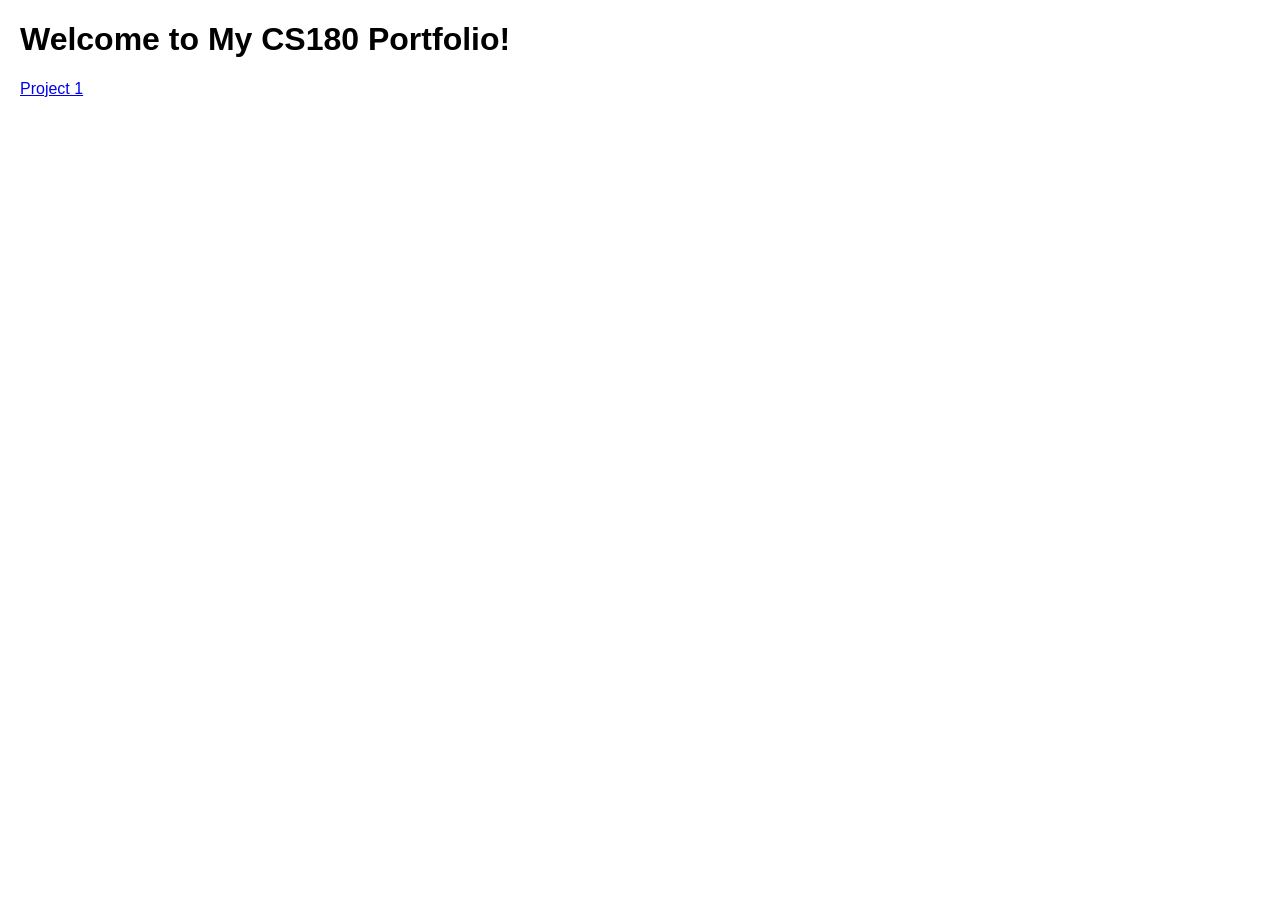
==== index.html @ f97b474d "Add initial index.html" ====
<!DOCTYPE html>
<html>
<head>
    <title>My Portfolio</title>
    <style>
        body {
            font-family: Arial, sans-serif;
            margin: 20px;
        }
    </style>
</head>
<body>
    <h1>Welcome to My CS180 Portfolio!</h1>
    <a href="./1/index.html">Project 1</a>
</body>
</html>
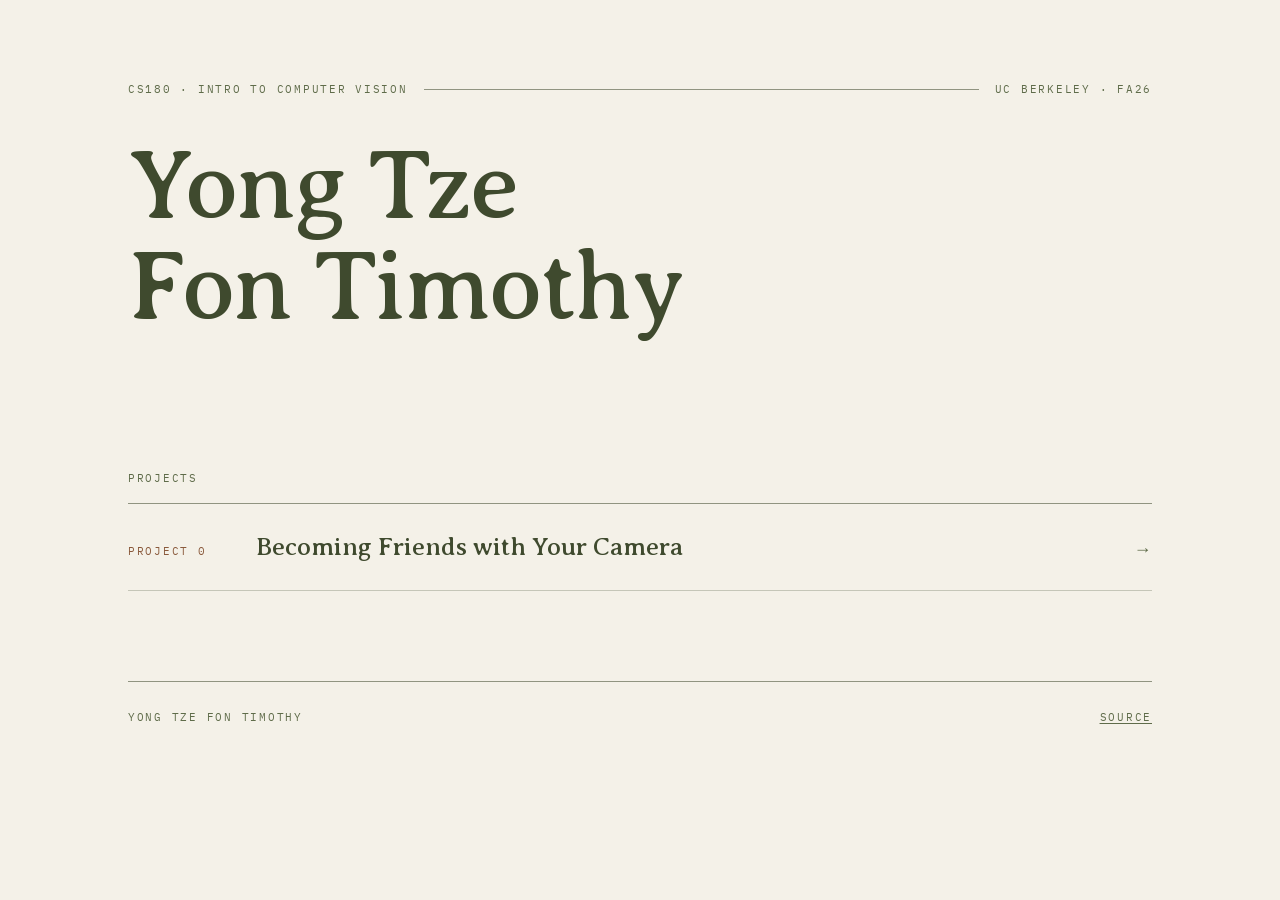
==== commit 96336a3b: "Build CS180 Project 0 site A field notes ledger theme, olive ink on warm paper, set in Averia Serif " ====
--- a/index.html
+++ b/index.html
@@ -1,16 +1,55 @@
 <!DOCTYPE html>
-<html>
+<html lang="en">
 <head>
-    <title>My Portfolio</title>
-    <style>
-        body {
-            font-family: Arial, sans-serif;
-            margin: 20px;
-        }
-    </style>
+<meta charset="utf-8">
+<meta name="viewport" content="width=device-width, initial-scale=1">
+<title>Yong Tze Fon Timothy &middot; CS180</title>
+<meta name="description" content="Project work for CS180: Intro to Computer Vision and Computational Photography, UC Berkeley, Fall 2026.">
+<meta name="author" content="Yong Tze Fon Timothy">
+
+<link rel="icon" href="data:image/svg+xml,<svg xmlns='http://www.w3.org/2000/svg' viewBox='0 0 32 32'><rect width='32' height='32' fill='%23F4F1E8'/><circle cx='16' cy='16' r='8' fill='none' stroke='%233F4A2E' stroke-width='1.8'/><circle cx='16' cy='16' r='2.6' fill='%233F4A2E'/><path d='M16 8v3M16 21v3M8 16h3M21 16h3' stroke='%238A5A3C' stroke-width='1.6'/></svg>">
+
+<link rel="preconnect" href="https://fonts.googleapis.com">
+<link rel="preconnect" href="https://fonts.gstatic.com" crossorigin>
+<link rel="stylesheet" href="https://fonts.googleapis.com/css2?family=Averia+Serif+Libre:ital,wght@0,300;0,400;0,700;1,300;1,400&family=IBM+Plex+Mono:wght@400;500&display=swap">
+<link rel="stylesheet" href="./styles.css">
 </head>
+
 <body>
-    <h1>Welcome to My CS180 Portfolio!</h1>
-    <a href="./1/index.html">Project 1</a>
+<a class="skip" href="#main">Skip to content</a>
+
+<div class="sheet">
+
+  <header class="masthead">
+    <p class="masthead__meta">
+      <span>CS180 &middot; Intro to Computer Vision</span>
+      <span class="hairline" aria-hidden="true"></span>
+      <span>UC Berkeley &middot; FA26</span>
+    </p>
+
+    <h1 class="masthead__title">Yong Tze<br>Fon Timothy</h1>
+  </header>
+
+  <main id="main">
+    <h2 class="eyebrow section-label">Projects</h2>
+
+    <!-- One list item per project. Copy the block below for proj1 onward. -->
+    <ol class="projects">
+      <li>
+        <a href="./0/">
+          <span class="projects__num">Project 0</span>
+          <span class="projects__name">Becoming Friends with Your Camera</span>
+          <span class="projects__arrow" aria-hidden="true">&rarr;</span>
+        </a>
+      </li>
+    </ol>
+  </main>
+
+  <footer class="colophon">
+    <span>Yong Tze Fon Timothy</span>
+    <span><a href="https://github.com/azhicles/azhicles.github.io">Source</a></span>
+  </footer>
+
+</div>
 </body>
 </html>
--- a/styles.css
+++ b/styles.css
@@ -0,0 +1,782 @@
+/* ==========================================================================
+   Field notes ledger
+   Shared stylesheet for azhicles.github.io. Every page uses this one file.
+
+   Structure:
+     1.  Tokens
+     2.  Reset and base type
+     3.  Page shell: sheet, masthead, footer
+     4.  Section layout: the ruled margin rail
+     5.  Plates: photo wells, captions, pairs, filmstrip
+     6.  Sequence viewer: stage and thumbnail rail
+     7.  Notes and specs (the "fill in" markers)
+     8.  Comparison slider
+     9.  Lightbox
+     10. Section nav
+     11. Project index (root page)
+     12. Print
+
+   To restyle a future project, override the tokens in section 1. The
+   component rules below read from them and should not need editing.
+   ========================================================================== */
+
+/* 1. Tokens ============================================================== */
+
+:root {
+  /* Ink and paper */
+  --paper:       #F4F1E8;
+  --paper-sunk:  #EBE6D8;
+  --ink:         #2A2E22;
+  --olive:       #3F4A2E;
+  --olive-soft:  #5F6C4A;
+  --accent:      #8A5A3C;
+  --rule:        rgba(63, 74, 46, .26);
+  --rule-strong: rgba(63, 74, 46, .55);
+
+  /* Type */
+  --font-display: "Averia Serif Libre", Georgia, "Times New Roman", serif;
+  --font-mono:    "IBM Plex Mono", ui-monospace, "SF Mono", Menlo, monospace;
+
+  /* Measure and rhythm */
+  --sheet:   72rem;
+  --measure: 62ch;
+  --rail:    6rem;
+  --gutter:  clamp(1rem, 2.5vw, 2.25rem);
+
+  /* Default photo well shape, overridden per part. Matches the camera's
+     native 3:2 so object-fit: cover crops nothing. */
+  --ratio: 3 / 2;
+}
+
+/* 2. Reset and base type ================================================= */
+
+*, *::before, *::after { box-sizing: border-box; }
+
+html {
+  -webkit-text-size-adjust: 100%;
+  scroll-behavior: smooth;
+  scroll-padding-top: 2rem;
+}
+
+@media (prefers-reduced-motion: reduce) {
+  html { scroll-behavior: auto; }
+  *, *::before, *::after { animation-duration: .001ms !important; transition-duration: .001ms !important; }
+}
+
+body {
+  margin: 0;
+  background: var(--paper);
+  color: var(--ink);
+  font-family: var(--font-display);
+  font-size: clamp(1rem, .95rem + .25vw, 1.12rem);
+  line-height: 1.66;
+  font-feature-settings: "kern" 1;
+  text-rendering: optimizeLegibility;
+}
+
+p { margin: 0 0 1.1em; max-width: var(--measure); }
+p:last-child { margin-bottom: 0; }
+
+a {
+  color: var(--accent);
+  text-decoration-thickness: 1px;
+  text-underline-offset: .18em;
+}
+a:hover { color: var(--olive); }
+
+img { max-width: 100%; }
+
+button { font: inherit; }
+
+:focus-visible {
+  outline: 2px solid var(--accent);
+  outline-offset: 3px;
+}
+
+.skip {
+  position: absolute;
+  left: -9999px;
+  top: 0;
+  background: var(--olive);
+  color: var(--paper);
+  padding: .6rem 1rem;
+  font-family: var(--font-mono);
+  font-size: .75rem;
+  z-index: 200;
+}
+.skip:focus { left: 0; }
+
+/* Shared small label treatment: mono, tracked out, upper case. */
+.eyebrow,
+.fig-label,
+.plate__label,
+.spec,
+.dateline,
+.tocnav,
+.masthead__meta,
+.projects__num,
+.section-label,
+.stage__bar,
+.colophon {
+  font-family: var(--font-mono);
+  font-size: .68rem;
+  letter-spacing: .16em;
+  text-transform: uppercase;
+  font-weight: 400;
+}
+
+/* 3. Page shell ========================================================== */
+
+.sheet {
+  max-width: var(--sheet);
+  margin-inline: auto;
+  padding-inline: clamp(1.25rem, 5vw, 4rem);
+  padding-block: clamp(1.5rem, 4vw, 3rem) 0;
+}
+
+.masthead {
+  padding-block: clamp(1rem, 3vw, 2rem) clamp(2rem, 5vw, 3.5rem);
+}
+
+.masthead__meta {
+  display: flex;
+  align-items: center;
+  gap: 1rem;
+  margin: 0;
+  max-width: none;
+  color: var(--olive-soft);
+}
+.masthead__meta .hairline {
+  flex: 1;
+  height: 1px;
+  background: var(--rule-strong);
+}
+.masthead__meta a { color: var(--olive-soft); text-decoration: none; }
+.masthead__meta a:hover { color: var(--accent); text-decoration: underline; }
+
+/* The ruled meta line collapses to a simple two up on narrow screens. */
+@media (max-width: 560px) {
+  .masthead__meta {
+    flex-wrap: wrap;
+    justify-content: space-between;
+    gap: .4rem 1rem;
+  }
+  .masthead__meta .hairline { display: none; }
+}
+
+.masthead__title {
+  font-weight: 400;
+  font-size: clamp(2.75rem, 1.5rem + 5.8vw, 6.75rem);
+  line-height: 1.02;
+  letter-spacing: -.02em;
+  color: var(--olive);
+  margin: .38em 0 .3em;
+  max-width: 18ch;
+}
+
+/* The author line on a project page, sized to read as a byline rather
+   than as metadata. */
+.byline {
+  font-size: clamp(1.15rem, 1rem + .7vw, 1.6rem);
+  line-height: 1.3;
+  color: var(--olive);
+  margin: 0 0 .7rem;
+  max-width: none;
+}
+
+.dateline {
+  color: var(--olive-soft);
+  line-height: 1.8;
+  max-width: none;
+  margin: 0;
+}
+.dateline + .dateline { margin-top: .5rem; }
+
+.colophon {
+  border-top: 1px solid var(--rule-strong);
+  margin-top: clamp(3rem, 7vw, 6rem);
+  padding-block: 1.6rem clamp(2rem, 5vw, 4rem);
+  color: var(--olive-soft);
+  display: flex;
+  flex-wrap: wrap;
+  gap: .5rem 2rem;
+  justify-content: space-between;
+  line-height: 1.9;
+}
+.colophon a { color: var(--olive-soft); }
+
+/* 4. Section layout ====================================================== */
+
+/* One column, so figures can be centred on the page. --head-space is
+   used twice, above and below the header, which is what puts the title
+   optically midway between the section rule and the first figure rule. */
+.part {
+  --head-space: clamp(2.25rem, 5vw, 4rem);
+  border-top: 1px solid var(--rule-strong);
+  padding-block: var(--head-space) clamp(2.5rem, 6vw, 5rem);
+}
+
+.part__head {
+  display: flex;
+  flex-direction: column;
+  align-items: center;
+  justify-content: center;
+  text-align: center;
+  gap: .65rem;
+  margin-bottom: var(--head-space);
+}
+
+.eyebrow {
+  color: var(--accent);
+  margin: 0;
+  max-width: none;
+}
+
+.part__title {
+  font-weight: 400;
+  font-size: clamp(1.5rem, 1.15rem + 1.4vw, 2.15rem);
+  line-height: 1.2;
+  color: var(--olive);
+  margin: 0;
+  max-width: 34ch;
+}
+
+/* A one line description of what the part actually shows, set as a
+   mounted card. Sunken stock and a hairline border are the same treatment
+   the photo wells get, so it reads as part of the same system rather than
+   as a floating UI box: no rounded corners, no shadow. */
+.part__desc {
+  max-width: 42rem;
+  margin: 1.9rem auto 0;
+  padding: 1.15rem clamp(1.25rem, 3vw, 2rem);
+  background: var(--paper-sunk);
+  border: 1px solid var(--rule);
+  text-align: center;
+  text-wrap: balance;
+  color: var(--olive);
+  font-style: italic;
+  line-height: 1.55;
+}
+
+/* A ruled label above each figure block, running the full page width. */
+.fig-label {
+  display: flex;
+  align-items: center;
+  gap: 1rem;
+  color: var(--olive-soft);
+  margin: 0 0 1rem;
+  max-width: none;
+}
+.fig-label::after {
+  content: "";
+  flex: 1;
+  height: 1px;
+  background: var(--rule);
+}
+
+/* Figures sit centred, capped so a tall portrait frame does not run past
+   one screen. */
+.sequence,
+.gif-plate,
+.compare,
+.camera-line {
+  margin-inline: auto;
+}
+.sequence { max-width: 60rem; }
+.gif-plate { max-width: 46rem; }
+.gif-plate.ratio-portrait { max-width: 27rem; }
+
+.camera-line {
+  text-align: center;
+  color: var(--olive-soft);
+  margin-top: .9rem;
+  max-width: none;
+}
+
+@media (max-width: 620px) {
+  .part__head { gap: .45rem; }
+}
+
+/* 5. Plates ============================================================== */
+
+.plate { margin: 0; }
+
+.plate__well {
+  position: relative;
+  aspect-ratio: var(--ratio);
+  background: var(--paper-sunk);
+  border: 1px solid var(--rule);
+  overflow: hidden;
+}
+
+.plate__well img {
+  position: absolute;
+  inset: 0;
+  width: 100%;
+  height: 100%;
+  object-fit: cover;
+  display: block;
+}
+.plate__well img[hidden] { display: none; }
+
+/* Placeholder shown until the real photo lands. Removed from the DOM on
+   a successful load, so it can never be read out from under an image. */
+.plate__ph {
+  position: absolute;
+  inset: 0;
+  display: grid;
+  place-content: center;
+  gap: .45rem;
+  padding: 1rem;
+  text-align: center;
+  font-family: var(--font-mono);
+  font-size: .66rem;
+  letter-spacing: .1em;
+  line-height: 1.7;
+  color: var(--olive-soft);
+  background-image: repeating-linear-gradient(45deg, transparent 0 7px, rgba(63, 74, 46, .055) 7px 8px);
+}
+.plate__ph b {
+  display: block;
+  font-weight: 500;
+  color: var(--olive);
+  text-transform: uppercase;
+}
+
+.is-zoomable .plate__well { cursor: zoom-in; }
+
+.plate figcaption {
+  display: flex;
+  flex-wrap: wrap;
+  gap: .3rem 1rem;
+  justify-content: space-between;
+  padding-top: .6rem;
+}
+
+.plate__label { color: var(--olive); margin: 0; }
+.spec { color: var(--olive-soft); margin: 0; }
+
+/* Straight off the camera: the X-T30 III shoots 3:2, and parts 1 and 3
+   were shot vertically, so they display 2:3. */
+.ratio-portrait  { --ratio: 2 / 3; }
+.ratio-landscape { --ratio: 3 / 2; }
+
+/* Contact sheet. On screen inside a sequence this becomes a thumbnail
+   rail; in print it always expands to show every frame. */
+.filmstrip {
+  display: grid;
+  grid-template-columns: repeat(auto-fill, minmax(8.5rem, 1fr));
+  gap: .9rem;
+  margin: 0;
+  padding: 0;
+  list-style: none;
+}
+.filmstrip .plate figcaption { justify-content: center; }
+.filmstrip .spec { letter-spacing: .2em; }
+
+.gif-plate { margin-block: 0 1.75rem; margin-inline: auto; }
+
+/* 6. Sequence viewer ===================================================== */
+
+/* Built by scripts.js from the frames already in the filmstrip, so a
+   browser with JavaScript off still gets the full contact sheet, and so
+   does the printer. */
+.sequence { margin: 0 auto 1.75rem; }
+
+.stage {
+  margin: 0 auto 1rem;
+  max-width: 46rem;
+}
+.ratio-portrait .stage { max-width: 27rem; }
+
+.stage__well {
+  position: relative;
+  aspect-ratio: var(--ratio);
+  background: var(--paper-sunk);
+  border: 1px solid var(--rule);
+  overflow: hidden;
+  cursor: zoom-in;
+}
+.stage__well img {
+  position: absolute;
+  inset: 0;
+  width: 100%;
+  height: 100%;
+  object-fit: cover;
+  display: block;
+}
+
+.stage__bar {
+  display: flex;
+  align-items: center;
+  gap: .75rem;
+  padding-top: .7rem;
+}
+
+.stage__meta {
+  flex: 1;
+  display: flex;
+  flex-wrap: wrap;
+  justify-content: space-between;
+  gap: .3rem 1rem;
+  margin: 0;
+  max-width: none;
+}
+.stage__label { color: var(--olive); }
+.stage__count { color: var(--olive-soft); }
+
+.stage__nav {
+  background: none;
+  border: 1px solid var(--rule-strong);
+  color: var(--olive);
+  font-family: var(--font-mono);
+  font-size: .72rem;
+  line-height: 1;
+  padding: .55rem .7rem;
+  cursor: pointer;
+  transition: border-color .2s ease, background-color .2s ease;
+}
+.stage__nav:hover {
+  border-color: var(--olive);
+  background: rgba(63, 74, 46, .07);
+}
+
+/* Thumbnail rail mode, only once a stage exists above it. */
+.has-stage .filmstrip {
+  display: flex;
+  flex-wrap: wrap;
+  justify-content: center;
+  gap: .5rem;
+}
+.has-stage .filmstrip > li { flex: 0 0 4.25rem; }
+/* A two frame part gets room for its descriptive labels. */
+.has-stage .filmstrip.cols-2 > li { flex: 0 0 14rem; }
+.has-stage .filmstrip .spec { display: none; }
+.has-stage .filmstrip figcaption { padding-top: .35rem; }
+.has-stage .filmstrip .plate__well {
+  cursor: pointer;
+  opacity: .5;
+  transition: opacity .2s ease;
+}
+.has-stage .filmstrip .plate__well:hover { opacity: .8; }
+.has-stage .filmstrip .plate.is-current .plate__well {
+  opacity: 1;
+  border-color: var(--accent);
+}
+.has-stage .filmstrip .plate.is-current .plate__label { color: var(--accent); }
+
+/* 7. Specs =============================================================== */
+
+
+/* 8. Comparison slider =================================================== */
+
+/* A wipe, for the one part that is a true two photo comparison. Sits below
+   the contact sheet, never instead of it. Removed entirely if either photo
+   is missing, and hidden in print. */
+.compare {
+  margin: 0 auto .5rem;
+  max-width: min(100%, 34rem);
+}
+.compare.ratio-portrait { max-width: min(100%, 23rem); }
+
+.compare__legend {
+  display: flex;
+  justify-content: space-between;
+  gap: 1rem;
+  padding-bottom: .55rem;
+}
+.compare__legend span {
+  font-family: var(--font-mono);
+  font-size: .66rem;
+  letter-spacing: .16em;
+  text-transform: uppercase;
+  color: var(--olive-soft);
+}
+.compare__hint { color: var(--accent); }
+
+.compare__viewport {
+  position: relative;
+  aspect-ratio: var(--ratio);
+  overflow: hidden;
+  border: 1px solid var(--rule);
+  background: var(--paper-sunk);
+  touch-action: none;
+  cursor: ew-resize;
+}
+.compare__viewport img {
+  position: absolute;
+  inset: 0;
+  width: 100%;
+  height: 100%;
+  object-fit: cover;
+  display: block;
+  user-select: none;
+  -webkit-user-drag: none;
+}
+.compare__top {
+  position: absolute;
+  inset: 0;
+  clip-path: inset(0 calc(100% - var(--pos, 50%)) 0 0);
+}
+
+.compare__handle {
+  position: absolute;
+  top: 0;
+  bottom: 0;
+  left: var(--pos, 50%);
+  width: 2px;
+  margin-left: -1px;
+  background: var(--paper);
+  box-shadow: 0 0 0 1px var(--rule-strong);
+}
+.compare__handle::after {
+  content: "\25C4 \25BA";
+  position: absolute;
+  top: 50%;
+  left: 50%;
+  transform: translate(-50%, -50%);
+  display: grid;
+  place-content: center;
+  width: 2.5rem;
+  height: 2.5rem;
+  border-radius: 50%;
+  background: var(--paper);
+  border: 1px solid var(--olive);
+  font-family: var(--font-mono);
+  font-size: .58rem;
+  letter-spacing: .04em;
+  color: var(--olive);
+}
+.compare__handle:focus-visible { outline: none; }
+.compare__handle:focus-visible::after {
+  outline: 2px solid var(--accent);
+  outline-offset: 3px;
+}
+
+/* 9. Lightbox ============================================================ */
+
+.lightbox {
+  position: fixed;
+  inset: 0;
+  z-index: 100;
+  display: grid;
+  place-content: center;
+  gap: 1rem;
+  padding: clamp(1rem, 5vw, 3.5rem);
+  background: rgba(26, 30, 21, .94);
+}
+.lightbox[hidden] { display: none; }
+.lightbox img {
+  max-width: min(100%, 78rem);
+  max-height: 78vh;
+  object-fit: contain;
+  box-shadow: 0 0 0 1px rgba(244, 241, 232, .22);
+}
+.lightbox__cap {
+  margin: 0;
+  max-width: none;
+  text-align: center;
+  font-family: var(--font-mono);
+  font-size: .7rem;
+  letter-spacing: .14em;
+  text-transform: uppercase;
+  color: #CFC9B6;
+}
+.lightbox__close {
+  position: absolute;
+  top: clamp(.75rem, 2vw, 1.5rem);
+  right: clamp(.75rem, 2vw, 1.5rem);
+  background: none;
+  border: 1px solid rgba(244, 241, 232, .4);
+  color: #E8E3D4;
+  font-family: var(--font-mono);
+  font-size: .68rem;
+  letter-spacing: .16em;
+  text-transform: uppercase;
+  padding: .5rem .85rem;
+  cursor: pointer;
+}
+.lightbox__close:hover { border-color: #E8E3D4; }
+
+/* 10. Section nav ======================================================== */
+
+.tocnav {
+  position: fixed;
+  right: clamp(.75rem, 2.5vw, 2.25rem);
+  top: 50%;
+  transform: translateY(-50%);
+  z-index: 20;
+  display: grid;
+  gap: .95rem;
+}
+.tocnav a {
+  display: flex;
+  align-items: center;
+  gap: .55rem;
+  color: var(--olive-soft);
+  text-decoration: none;
+}
+.tocnav a::before {
+  content: "";
+  width: .9rem;
+  height: 1px;
+  background: var(--rule-strong);
+  transition: width .25s ease, background-color .25s ease;
+}
+.tocnav a[aria-current="true"] { color: var(--accent); }
+.tocnav a[aria-current="true"]::before {
+  width: 1.9rem;
+  background: var(--accent);
+}
+@media (max-width: 960px) { .tocnav { display: none; } }
+
+/* 11. Project index (root page) ========================================== */
+
+.section-label {
+  color: var(--olive-soft);
+  font-weight: 400;
+  margin: clamp(2rem, 5vw, 3rem) 0 1rem;
+}
+
+.projects {
+  list-style: none;
+  margin: 0;
+  padding: 0;
+  border-top: 1px solid var(--rule-strong);
+}
+.projects li { border-bottom: 1px solid var(--rule); }
+
+.projects a {
+  display: grid;
+  grid-template-columns: var(--rail) minmax(0, 1fr) auto;
+  column-gap: var(--gutter);
+  align-items: baseline;
+  padding: 1.35rem 0;
+  text-decoration: none;
+  color: var(--ink);
+}
+.projects a:hover { background: rgba(63, 74, 46, .05); }
+.projects a:hover .projects__name { color: var(--accent); }
+
+.projects__num { color: var(--accent); }
+.projects__name {
+  font-size: clamp(1.2rem, 1rem + .8vw, 1.6rem);
+  color: var(--olive);
+  transition: color .2s ease;
+}
+.projects__arrow { color: var(--olive-soft); }
+
+@media (max-width: 720px) {
+  .projects a { grid-template-columns: minmax(0, 1fr) auto; }
+  .projects__num { grid-column: 1 / -1; margin-bottom: .3rem; }
+}
+
+/* 12. Print ============================================================== */
+
+@media print {
+  :root {
+    --paper: #FFFFFF;
+    --rail: 5rem;
+    --gutter: 1rem;
+  }
+
+  html, body {
+    background: #FFFFFF;
+    font-size: 10pt;
+    line-height: 1.45;
+  }
+
+  /* Keep the olive rules and plate wells rather than letting the browser
+     strip backgrounds. */
+  * {
+    -webkit-print-color-adjust: exact;
+    print-color-adjust: exact;
+  }
+
+  @page { margin: 14mm; }
+
+  .sheet {
+    max-width: none;
+    /* Absorbs sub pixel rounding so the right hand plate keeps its border. */
+    padding: 0 2mm 0 0;
+  }
+
+  /* Screen only affordances. */
+  .tocnav,
+  .compare,
+  .stage,
+  .lightbox,
+  .skip { display: none !important; }
+
+  a { color: var(--olive); text-decoration: none; }
+
+  /* Reveal destinations for external links only. */
+  main a[href^="http"]::after,
+  .masthead a[href^="http"]::after,
+  .colophon a[href^="http"]::after {
+    content: " (" attr(href) ")";
+    font-family: var(--font-mono);
+    font-size: .8em;
+    letter-spacing: 0;
+    text-transform: none;
+    word-break: break-all;
+  }
+
+  .masthead { padding-block: 0 .9rem; }
+  .masthead__title { font-size: 28pt; margin: .3em 0 .25em; }
+  .byline { font-size: 12pt; margin-bottom: .4rem; }
+
+  .part {
+    padding-block: 1.1rem 1.4rem;
+    break-inside: auto;
+  }
+  .part { --head-space: .9rem; }
+  /* Both: never split the eyebrow from its title, and never leave the
+     pair stranded at the foot of a page. */
+  .part__head { break-inside: avoid; break-after: avoid; }
+  .fig-label { break-after: avoid; margin-bottom: .5rem; }
+
+  /* On paper the contact sheet is the whole figure, so let it use the
+     full page rather than the centred on screen cap. */
+  .sequence { max-width: none; }
+  /* An animation prints as a single static frame, and the contact sheet
+     below already shows every one of them. Keep it small: it is there as
+     evidence the GIF exists, not as the figure itself. */
+  .gif-plate { max-width: 9cm; }
+  .gif-plate.ratio-portrait { max-width: 5.5cm; }
+
+  .plate,
+  .compare__viewport,
+  .part__desc { break-inside: avoid; }
+
+  /* Every frame prints, thumbnail rail or not. */
+  .filmstrip,
+  .has-stage .filmstrip {
+    display: grid;
+    grid-template-columns: repeat(4, minmax(0, 1fr));
+    gap: .8rem;
+  }
+  .has-stage .filmstrip > li { flex: none; }
+  /* Portrait frames are tall, so pack more per row to keep a part on one
+     page. */
+  .ratio-portrait .filmstrip,
+  .has-stage.ratio-portrait .filmstrip {
+    grid-template-columns: repeat(5, minmax(0, 1fr));
+  }
+  .filmstrip.cols-2,
+  .has-stage .filmstrip.cols-2 {
+    grid-template-columns: repeat(2, minmax(0, 1fr));
+    gap: 1rem;
+  }
+  .has-stage .filmstrip .spec { display: inline; }
+  .has-stage .filmstrip .plate__well {
+    opacity: 1 !important;
+    border-color: var(--rule-strong) !important;
+  }
+  .has-stage .filmstrip .plate__label { color: var(--olive) !important; }
+  .has-stage .filmstrip figcaption { justify-content: space-between; }
+
+  .plate__well { border-color: var(--rule-strong); }
+
+  .colophon { break-inside: avoid; padding-bottom: 0; }
+}
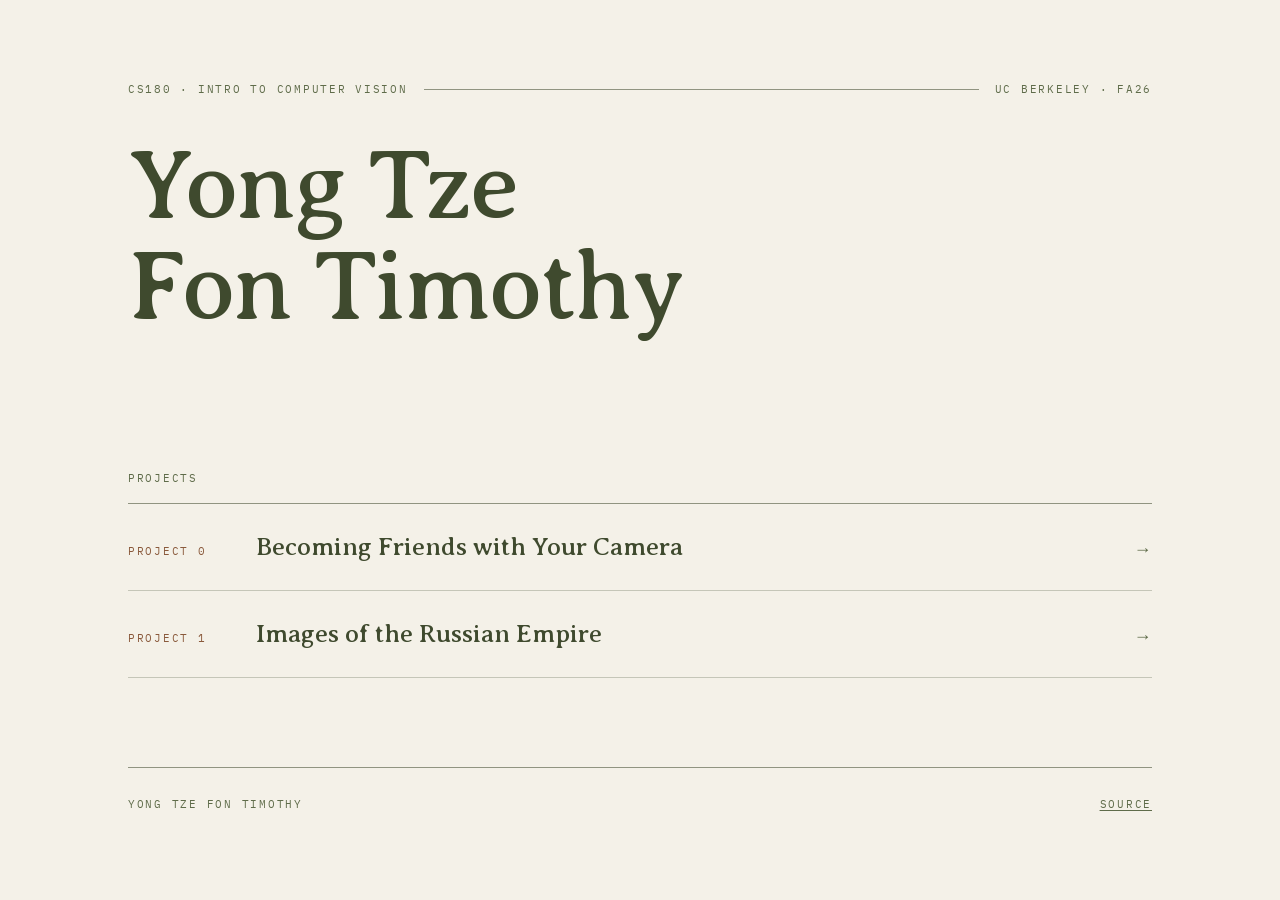
==== commit d5175c2e: "Build CS180 Project 1 site Project page for colourising the Prokudin-Gorskii plates: single-scale an" ====
--- a/index.html
+++ b/index.html
@@ -42,6 +42,13 @@
           <span class="projects__arrow" aria-hidden="true">&rarr;</span>
         </a>
       </li>
+      <li>
+        <a href="./1/">
+          <span class="projects__num">Project 1</span>
+          <span class="projects__name">Images of the Russian Empire</span>
+          <span class="projects__arrow" aria-hidden="true">&rarr;</span>
+        </a>
+      </li>
     </ol>
   </main>
 
--- a/styles.css
+++ b/styles.css
@@ -15,6 +15,7 @@
      10. Section nav
      11. Project index (root page)
      12. Print
+     13. Prose: contents block, running text, ledger tables, field notes
 
    To restyle a future project, override the tokens in section 1. The
    component rules below read from them and should not need editing.
@@ -780,3 +781,206 @@
 
   .colophon { break-inside: avoid; padding-bottom: 0; }
 }
+
+/* 13. Prose ============================================================== */
+
+/* Project 1 onward carry real writing between the figures. The running
+   text sits in a centred column at the reading measure; figures keep
+   using the wider caps from section 4. Everything reads from the tokens. */
+
+.prose {
+  max-width: var(--measure);
+  margin-inline: auto;
+}
+.prose p { max-width: none; }
+
+.prose h3 {
+  font-weight: 400;
+  font-size: clamp(1.2rem, 1.05rem + .5vw, 1.4rem);
+  line-height: 1.3;
+  color: var(--olive);
+  margin: 2.4rem 0 .7rem;
+}
+.prose h3:first-child { margin-top: 0; }
+
+.prose ul,
+.prose ol {
+  margin: 0 0 1.1em;
+  padding-left: 1.4em;
+}
+.prose li { margin-bottom: .35em; }
+.prose li::marker { color: var(--olive-soft); }
+
+.prose strong { font-weight: 700; color: var(--olive); }
+.prose em { font-style: italic; }
+
+/* Numbers, offsets and file names, set in the mono face so they read as
+   data rather than as words. */
+.prose code,
+.ledger .num,
+.num {
+  font-family: var(--font-mono);
+  font-size: .84em;
+  letter-spacing: 0;
+  color: var(--olive);
+  white-space: nowrap;
+}
+
+/* A formula card. LaTeX rendered by KaTeX (loaded per page), mounted on
+   sunken stock like the notes so it reads as part of the same system. */
+.formula {
+  max-width: var(--measure);
+  margin: 1.3rem auto 1.6rem;
+  padding: .9rem 1.3rem;
+  background: var(--paper-sunk);
+  border: 1px solid var(--rule);
+  color: var(--olive);
+  text-align: center;
+  overflow-x: auto;
+}
+.formula .katex-display { margin: .35rem 0; }
+.formula .katex { font-size: 1.08em; }
+
+/* Contents. A ruled block after the introduction, listing every section
+   so the page can be navigated without the fixed side nav (which hides
+   on narrow screens). */
+.contents {
+  max-width: var(--measure);
+  margin: 2.25rem auto 0;
+  padding: 1.25rem 0 .75rem;
+  border-top: 1px solid var(--rule-strong);
+}
+.contents ol {
+  list-style: none;
+  margin: 0;
+  padding: 0;
+  columns: 2;
+  column-gap: var(--gutter);
+}
+.contents li { break-inside: avoid; }
+.contents a {
+  display: grid;
+  grid-template-columns: 2.2rem minmax(0, 1fr);
+  align-items: baseline;
+  gap: .5rem;
+  padding: .4rem 0;
+  border-bottom: 1px solid var(--rule);
+  color: var(--ink);
+  text-decoration: none;
+  line-height: 1.35;
+}
+.contents a:hover { color: var(--accent); }
+.contents__num { color: var(--accent); }
+@media (max-width: 560px) { .contents ol { columns: 1; } }
+
+/* Ledger table: hairline rules only, mono for the numbers, header set
+   like the other small labels. Wrapped in .ledger-wrap so a wide table
+   scrolls sideways on a phone instead of breaking the page. */
+.ledger-wrap {
+  max-width: 60rem;
+  margin: 1.2rem auto 1.9rem;
+  overflow-x: auto;
+}
+.ledger {
+  width: 100%;
+  border-collapse: collapse;
+  font-size: .95rem;
+  line-height: 1.45;
+}
+/* The table's note sits outside .ledger-wrap so it never scrolls with a
+   wide table on a phone. */
+.ledger__note {
+  max-width: 60rem;
+  margin: -1.2rem auto 1.9rem;
+  color: var(--olive-soft);
+  font-size: .9rem;
+  font-style: italic;
+  line-height: 1.5;
+}
+.ledger th {
+  font-family: var(--font-mono);
+  font-size: .66rem;
+  letter-spacing: .14em;
+  text-transform: uppercase;
+  font-weight: 400;
+  color: var(--olive-soft);
+  text-align: left;
+  padding: .45rem .7rem .55rem;
+  border-bottom: 1px solid var(--rule-strong);
+  white-space: nowrap;
+}
+.ledger td {
+  padding: .5rem .7rem;
+  border-bottom: 1px solid var(--rule);
+  vertical-align: top;
+}
+.ledger tr:last-child td { border-bottom: 1px solid var(--rule-strong); }
+.ledger .num,
+.ledger th.num { text-align: right; }
+.ledger .is-wrong { color: var(--accent); }
+
+/* Field note. An aside for a wrong turn or a measurement, mounted like
+   the part description in section 4: sunken stock, hairline border, and
+   an accent rule down the left so it reads as a margin note. */
+.note {
+  max-width: var(--measure);
+  margin: 1.7rem auto;
+  padding: 1rem 1.3rem 1.05rem;
+  background: var(--paper-sunk);
+  border: 1px solid var(--rule);
+  border-left: 3px solid var(--accent);
+}
+.note__label {
+  display: block;
+  font-family: var(--font-mono);
+  font-size: .66rem;
+  letter-spacing: .16em;
+  text-transform: uppercase;
+  color: var(--accent);
+  margin-bottom: .45rem;
+}
+.note p { max-width: none; }
+
+/* Two or three plates side by side, each with its own caption. */
+.pair {
+  display: grid;
+  grid-template-columns: repeat(2, minmax(0, 1fr));
+  gap: 1rem;
+  max-width: 60rem;
+  margin: 0 auto 1.75rem;
+}
+.pair--3 { grid-template-columns: repeat(3, minmax(0, 1fr)); }
+.pair .plate { margin: 0; }
+@media (max-width: 620px) {
+  .pair,
+  .pair--3 { grid-template-columns: 1fr; }
+}
+
+/* The plates on this project are not all the same shape, so a sequence
+   of mixed frames letterboxes on the sunken stock instead of cropping. */
+.fit-contain .plate__well img,
+.fit-contain .stage__well img,
+.fit-contain .compare__viewport img { object-fit: contain; }
+
+/* Square-ish shapes for the scans and the detail crops. */
+.ratio-scan   { --ratio: 1.15 / 1; }
+.ratio-square { --ratio: 1 / 1; }
+.ratio-tall   { --ratio: 5 / 6; }
+.ratio-plate  { --ratio: 390 / 1024; }
+.ratio-wide   { --ratio: 3 / 1; }
+.ratio-strip  { --ratio: 5 / 6; }
+
+/* A modest cap for a single standalone plate, and a wider one for a
+   composite figure. */
+.plate.solo { max-width: 46rem; margin-inline: auto; margin-bottom: 1.75rem; }
+.plate.solo--narrow { max-width: 27rem; }
+.plate.solo--thin { max-width: 11rem; }
+.plate.solo--wide { max-width: 60rem; }
+
+@media print {
+  .note,
+  .ledger-wrap,
+  .pair .plate { break-inside: avoid; }
+  .contents ol { columns: 2; }
+  .prose h3 { break-after: avoid; }
+}
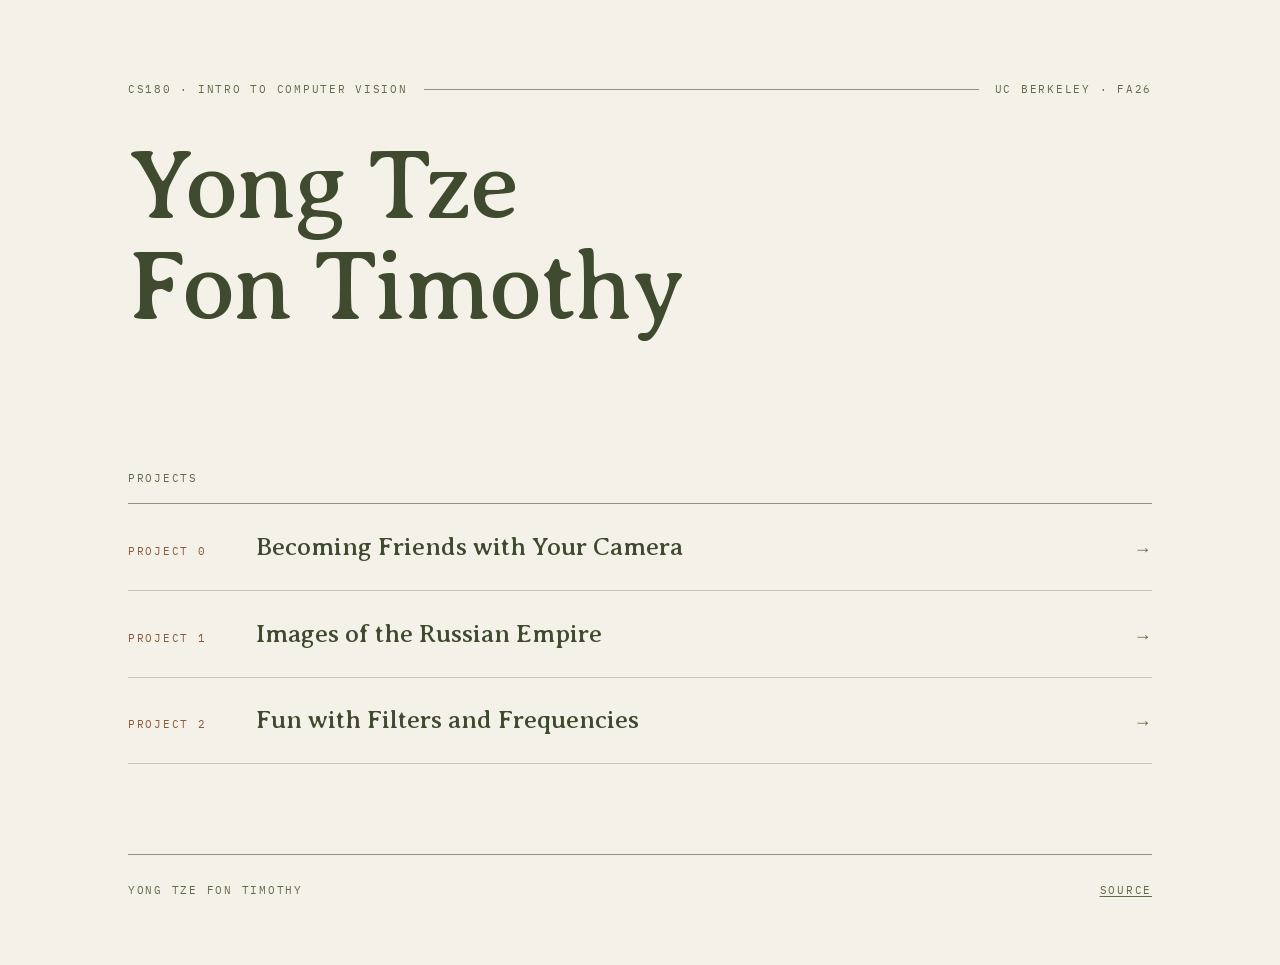
==== commit bb43b427: "Build CS180 Project 2 site Add the Project 2 page (filters, edges, sharpening, hybrid images, stacks" ====
--- a/index.html
+++ b/index.html
@@ -49,6 +49,13 @@
           <span class="projects__arrow" aria-hidden="true">&rarr;</span>
         </a>
       </li>
+      <li>
+        <a href="./2/">
+          <span class="projects__num">Project 2</span>
+          <span class="projects__name">Fun with Filters and Frequencies</span>
+          <span class="projects__arrow" aria-hidden="true">&rarr;</span>
+        </a>
+      </li>
     </ol>
   </main>
 
--- a/styles.css
+++ b/styles.css
@@ -275,6 +275,12 @@
   background: var(--rule);
 }
 
+/* Give a figure label room to breathe after a block of explanation. The
+   label remains close to its image, but no longer hugs the last text line. */
+.prose + .fig-label {
+  margin-top: clamp(1.6rem, 2.5vw, 2.25rem);
+}
+
 /* Figures sit centred, capped so a tall portrait frame does not run past
    one screen. */
 .sequence,
@@ -735,7 +741,7 @@
   /* Both: never split the eyebrow from its title, and never leave the
      pair stranded at the foot of a page. */
   .part__head { break-inside: avoid; break-after: avoid; }
-  .fig-label { break-after: avoid; margin-bottom: .5rem; }
+  .fig-label { break-after: avoid; margin: .5rem 0; }
 
   /* On paper the contact sheet is the whole figure, so let it use the
      full page rather than the centred on screen cap. */
@@ -956,6 +962,91 @@
   .pair--3 { grid-template-columns: 1fr; }
 }
 
+/* Projects 1 and 2 are long-form case studies. Keep their visual scale subordinate to
+   the writing column instead of letting every figure expand to the full sheet.
+   These overrides are scoped so the shared project index keeps its original
+   proportions. */
+.project-page--1 .sheet,
+.project-page--2 .sheet {
+  --sheet: 68rem;
+  --measure: 58ch;
+  padding-inline: clamp(1.1rem, 4vw, 3rem);
+}
+
+.project-page--1 .masthead,
+.project-page--2 .masthead {
+  max-width: 60rem;
+  margin-inline: auto;
+  text-align: center;
+}
+
+.project-page--1 .masthead__meta,
+.project-page--2 .masthead__meta {
+  text-align: left;
+}
+
+.project-page--1 .masthead__title,
+.project-page--2 .masthead__title {
+  max-width: 15ch;
+  margin-inline: auto;
+  font-size: clamp(2.45rem, 1.8rem + 4.4vw, 5.15rem);
+}
+
+.project-page--1 .byline,
+.project-page--2 .byline,
+.project-page--1 .dateline,
+.project-page--2 .dateline {
+  margin-inline: auto;
+}
+
+.project-page--1 .prose,
+.project-page--2 .prose,
+.project-page--1 .formula,
+.project-page--2 .formula,
+.project-page--1 .contents,
+.project-page--2 .contents {
+  max-width: min(var(--measure), 100%);
+}
+
+.project-page--1 .pair,
+.project-page--2 .pair {
+  max-width: 52rem;
+  gap: clamp(.75rem, 2vw, 1.25rem);
+}
+
+.project-page--1 .pair--3,
+.project-page--2 .pair--3 {
+  max-width: 58rem;
+}
+
+.project-page--1 .plate.solo--wide,
+.project-page--2 .plate.solo--wide,
+.project-page--1 .sequence,
+.project-page--2 .sequence,
+.project-page--1 .ledger-wrap,
+.project-page--2 .ledger-wrap,
+.project-page--1 .ledger__note,
+.project-page--2 .ledger__note {
+  max-width: 58rem;
+}
+
+@media (max-width: 700px) {
+  .project-page--1 .masthead__title,
+  .project-page--2 .masthead__title {
+    max-width: 12ch;
+  }
+
+  .project-page--1 .masthead__meta,
+  .project-page--2 .masthead__meta {
+    justify-content: center;
+  }
+
+  .project-page--1 .prose,
+  .project-page--2 .prose {
+    max-width: 37rem;
+  }
+}
+
 /* The plates on this project are not all the same shape, so a sequence
    of mixed frames letterboxes on the sunken stock instead of cropping. */
 .fit-contain .plate__well img,
@@ -984,3 +1075,71 @@
   .contents ol { columns: 2; }
   .prose h3 { break-after: avoid; }
 }
+
+/* Code listing. Set on the same sunken stock as the formula cards, in the
+   mono face, and scrolls sideways on a phone instead of wrapping. */
+.codeblock {
+  max-width: min(46rem, 100%);
+  margin: 1.2rem auto 1.7rem;
+  padding: .9rem 1.2rem;
+  background: var(--paper-sunk);
+  border: 1px solid var(--rule);
+  overflow-x: auto;
+  font-family: var(--font-mono);
+  font-size: .8rem;
+  line-height: 1.6;
+  color: var(--olive);
+  tab-size: 4;
+}
+.codeblock code { font: inherit; color: inherit; white-space: pre; }
+
+/* A figure that is not ready yet: the placeholder hatching on its own,
+   with no image, so the script never removes it. */
+.plate--pending .plate__well { border-style: dashed; }
+
+@media print {
+  .codeblock { break-inside: avoid; }
+}
+
+/* Greek letters keep their case inside the uppercase mono labels, so
+   sigma does not turn into a summation sign. */
+.nocase { text-transform: none; }
+
+/* On project 2 every subheading follows other content, so it keeps its
+   space above even when it opens a new prose block. */
+.project-page--2 .prose h3:first-child { margin-top: 2.4rem; }
+
+/* Project 2 is figure-heavy, so it runs more compact: figures share rows,
+   and single figures are capped well below the sheet width. */
+.pair--4 { grid-template-columns: repeat(4, minmax(0, 1fr)); }
+@media (max-width: 620px) {
+  .pair--4 { grid-template-columns: repeat(2, minmax(0, 1fr)); }
+}
+
+/* A row of figures with different shapes. Each figure's flex-grow is its
+   aspect ratio (width / height, set inline as --w), so every image in the
+   row comes out the same height. */
+.strip {
+  display: flex;
+  align-items: flex-start;
+  gap: clamp(.6rem, 1.5vw, 1rem);
+  max-width: 58rem;
+  margin: 0 auto 1.25rem;
+}
+.strip > .plate { flex: var(--w, 1) 1 0; min-width: 0; margin: 0; }
+.strip--narrow { max-width: 44rem; }
+@media (max-width: 620px) {
+  .strip { flex-wrap: wrap; }
+  .strip > .plate { flex-basis: 100%; }
+}
+
+.project-page--2 .pair { max-width: 46rem; margin-bottom: 1.25rem; }
+.project-page--2 .pair--3,
+.project-page--2 .pair--4 { max-width: 54rem; }
+.project-page--2 .plate.solo { max-width: 38rem; margin-bottom: 1.25rem; }
+.project-page--2 .plate.solo--wide { max-width: 52rem; }
+.project-page--2 .plate.solo--narrow { max-width: 22rem; }
+
+@media print {
+  .strip > .plate { break-inside: avoid; }
+}
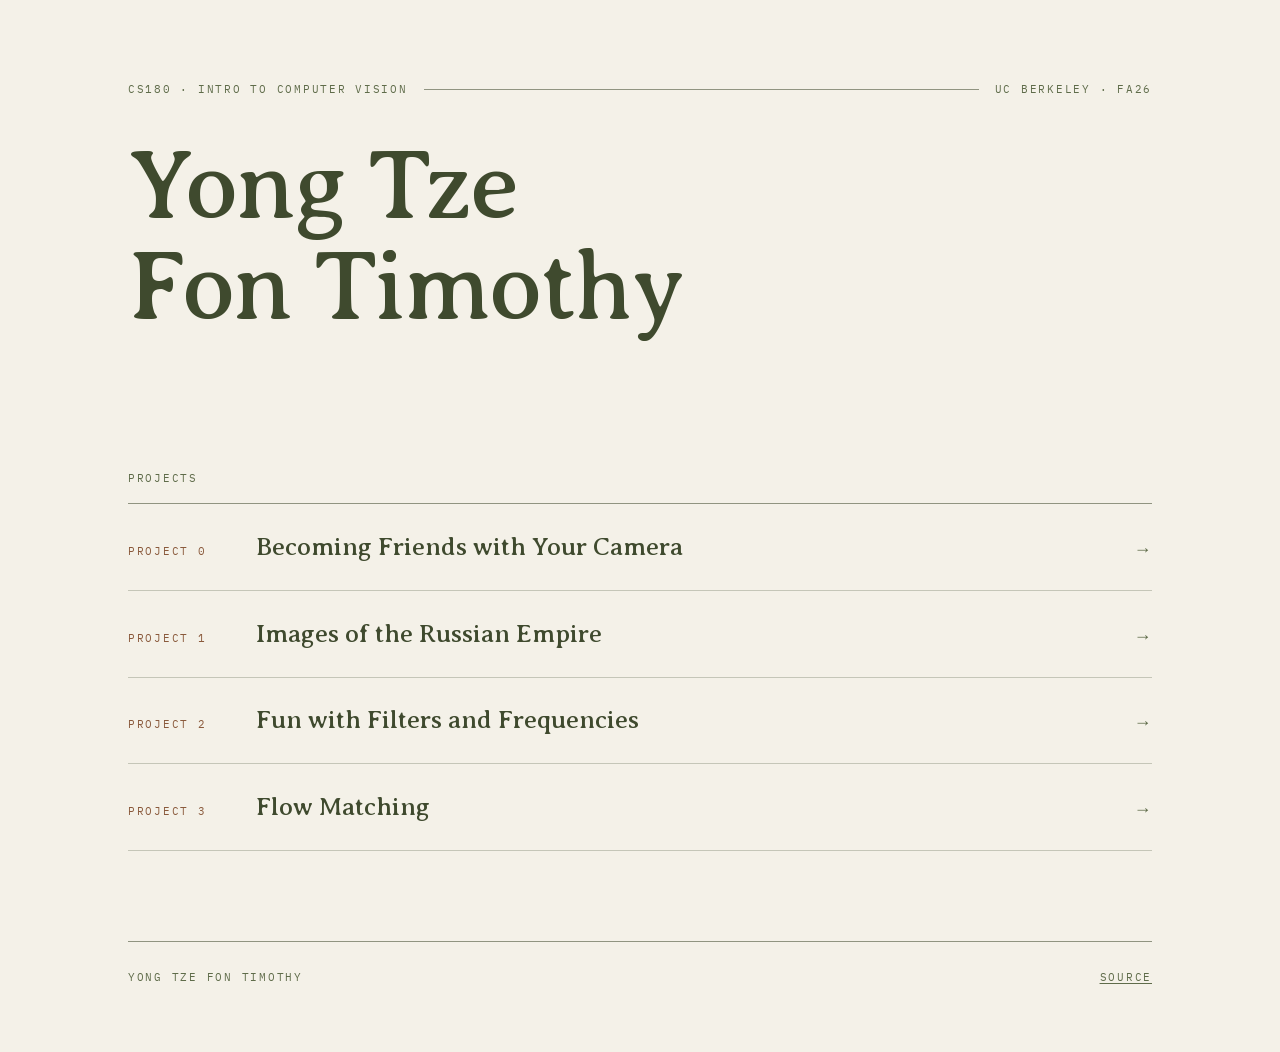
==== commit 9234c398: "Build CS180 Project 3 site Flow Matching page with both parts: sampling, editing and illusions with " ====
--- a/index.html
+++ b/index.html
@@ -12,7 +12,7 @@
 <link rel="preconnect" href="https://fonts.googleapis.com">
 <link rel="preconnect" href="https://fonts.gstatic.com" crossorigin>
 <link rel="stylesheet" href="https://fonts.googleapis.com/css2?family=Averia+Serif+Libre:ital,wght@0,300;0,400;0,700;1,300;1,400&family=IBM+Plex+Mono:wght@400;500&display=swap">
-<link rel="stylesheet" href="./styles.css">
+<link rel="stylesheet" href="./styles.css?v=3">
 </head>
 
 <body>
@@ -56,6 +56,13 @@
           <span class="projects__arrow" aria-hidden="true">&rarr;</span>
         </a>
       </li>
+      <li>
+        <a href="./3/">
+          <span class="projects__num">Project 3</span>
+          <span class="projects__name">Flow Matching</span>
+          <span class="projects__arrow" aria-hidden="true">&rarr;</span>
+        </a>
+      </li>
     </ol>
   </main>
 
--- a/styles.css
+++ b/styles.css
@@ -967,26 +967,30 @@
    These overrides are scoped so the shared project index keeps its original
    proportions. */
 .project-page--1 .sheet,
-.project-page--2 .sheet {
+.project-page--2 .sheet,
+.project-page--3 .sheet {
   --sheet: 68rem;
   --measure: 58ch;
   padding-inline: clamp(1.1rem, 4vw, 3rem);
 }
 
 .project-page--1 .masthead,
-.project-page--2 .masthead {
+.project-page--2 .masthead,
+.project-page--3 .masthead {
   max-width: 60rem;
   margin-inline: auto;
   text-align: center;
 }
 
 .project-page--1 .masthead__meta,
-.project-page--2 .masthead__meta {
+.project-page--2 .masthead__meta,
+.project-page--3 .masthead__meta {
   text-align: left;
 }
 
 .project-page--1 .masthead__title,
-.project-page--2 .masthead__title {
+.project-page--2 .masthead__title,
+.project-page--3 .masthead__title {
   max-width: 15ch;
   margin-inline: auto;
   font-size: clamp(2.45rem, 1.8rem + 4.4vw, 5.15rem);
@@ -994,55 +998,69 @@
 
 .project-page--1 .byline,
 .project-page--2 .byline,
+.project-page--3 .byline,
 .project-page--1 .dateline,
-.project-page--2 .dateline {
+.project-page--2 .dateline,
+.project-page--3 .dateline {
   margin-inline: auto;
 }
 
 .project-page--1 .prose,
 .project-page--2 .prose,
+.project-page--3 .prose,
 .project-page--1 .formula,
 .project-page--2 .formula,
+.project-page--3 .formula,
 .project-page--1 .contents,
-.project-page--2 .contents {
+.project-page--2 .contents,
+.project-page--3 .contents {
   max-width: min(var(--measure), 100%);
 }
 
 .project-page--1 .pair,
-.project-page--2 .pair {
+.project-page--2 .pair,
+.project-page--3 .pair {
   max-width: 52rem;
   gap: clamp(.75rem, 2vw, 1.25rem);
 }
 
 .project-page--1 .pair--3,
-.project-page--2 .pair--3 {
+.project-page--2 .pair--3,
+.project-page--3 .pair--3 {
   max-width: 58rem;
 }
 
 .project-page--1 .plate.solo--wide,
 .project-page--2 .plate.solo--wide,
+.project-page--3 .plate.solo--wide,
 .project-page--1 .sequence,
 .project-page--2 .sequence,
+.project-page--3 .sequence,
 .project-page--1 .ledger-wrap,
 .project-page--2 .ledger-wrap,
+.project-page--3 .ledger-wrap,
 .project-page--1 .ledger__note,
-.project-page--2 .ledger__note {
+.project-page--2 .ledger__note,
+.project-page--3 .ledger__note {
   max-width: 58rem;
 }
 
 @media (max-width: 700px) {
   .project-page--1 .masthead__title,
-  .project-page--2 .masthead__title {
+  .project-page--2 .masthead__title,
+  .project-page--3 .masthead__title {
     max-width: 12ch;
   }
 
   .project-page--1 .masthead__meta,
-  .project-page--2 .masthead__meta {
+  .project-page--2 .masthead__meta,
+  .project-page--3 .masthead__meta {
     justify-content: center;
   }
 
   .project-page--1 .prose,
-  .project-page--2 .prose {
+  .project-page--2 .prose,
+  .project-page--3 .prose {
     max-width: 37rem;
   }
 }
@@ -1105,9 +1123,10 @@
    sigma does not turn into a summation sign. */
 .nocase { text-transform: none; }
 
-/* On project 2 every subheading follows other content, so it keeps its
-   space above even when it opens a new prose block. */
-.project-page--2 .prose h3:first-child { margin-top: 2.4rem; }
+/* On projects 2 and 3 every subheading follows other content, so it keeps
+   its space above even when it opens a new prose block. */
+.project-page--2 .prose h3:first-child,
+.project-page--3 .prose h3:first-child { margin-top: 2.4rem; }
 
 /* Project 2 is figure-heavy, so it runs more compact: figures share rows,
    and single figures are capped well below the sheet width. */
@@ -1133,13 +1152,41 @@
   .strip > .plate { flex-basis: 100%; }
 }
 
-.project-page--2 .pair { max-width: 46rem; margin-bottom: 1.25rem; }
+.project-page--2 .pair,
+.project-page--3 .pair { max-width: 46rem; margin-bottom: 1.25rem; }
 .project-page--2 .pair--3,
-.project-page--2 .pair--4 { max-width: 54rem; }
-.project-page--2 .plate.solo { max-width: 38rem; margin-bottom: 1.25rem; }
-.project-page--2 .plate.solo--wide { max-width: 52rem; }
-.project-page--2 .plate.solo--narrow { max-width: 22rem; }
+.project-page--3 .pair--3,
+.project-page--2 .pair--4,
+.project-page--3 .pair--4,
+.project-page--3 .pair--5 { max-width: 54rem; }
+.project-page--2 .plate.solo,
+.project-page--3 .plate.solo { max-width: 38rem; margin-bottom: 1.25rem; }
+.project-page--2 .plate.solo--wide,
+.project-page--3 .plate.solo--wide { max-width: 52rem; }
+.project-page--2 .plate.solo--narrow,
+.project-page--3 .plate.solo--narrow { max-width: 22rem; }
 
 @media print {
   .strip > .plate { break-inside: avoid; }
 }
+
+/* Project 3 runs in two halves, so the contents list is split in two,
+   each with its own small label. */
+.contents__label { margin-bottom: .55rem; }
+.contents + .contents { margin-top: 1.4rem; }
+
+/* Five samples from five seeds share one row; three across on a phone. */
+.pair--5 { grid-template-columns: repeat(5, minmax(0, 1fr)); }
+@media (max-width: 620px) {
+  .pair--5 { grid-template-columns: repeat(3, minmax(0, 1fr)); }
+}
+
+/* A hybrid shown at shrinking sizes. The point of the row is the size
+   difference, so it keeps its proportions on a phone instead of wrapping. */
+@media (max-width: 620px) {
+  .strip--keep { flex-wrap: nowrap; }
+  .strip--keep > .plate { flex-basis: 0; }
+}
+
+/* Placeholder labels carry file names, which have no spaces to break at. */
+.plate__ph { overflow-wrap: anywhere; }
